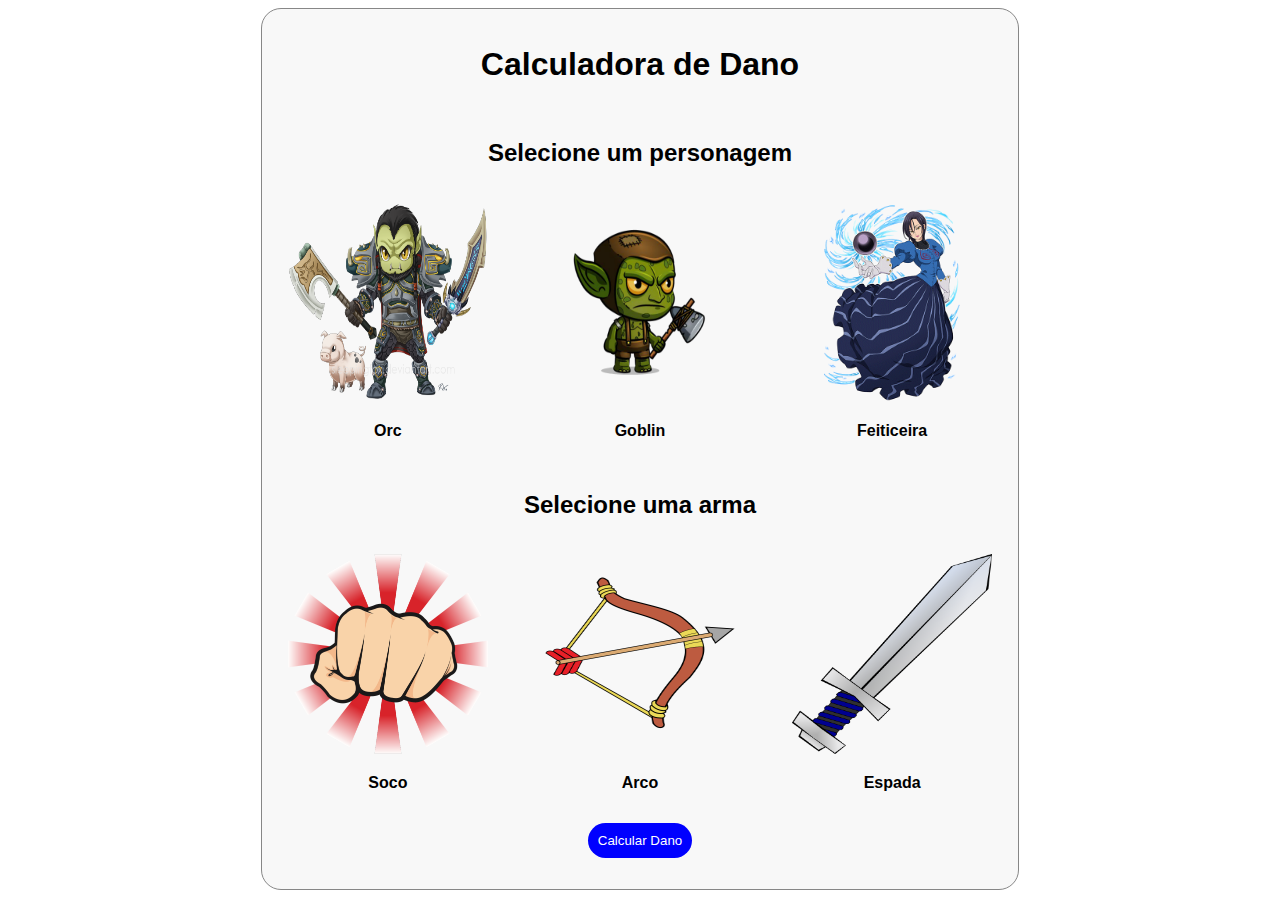
==== index.html @ 256ad711 "versao do professor" ====
<!DOCTYPE html>
<html>
    <head>
        <title>Calculadora de Dano - RPG</title>
        <link rel="stylesheet" type="text/css" href="style.css" />
    </head>
    <body>
        <div class="calculadora-dano">
            <div class="linha-container">
                <h1 class="titulo pula-linha">Calculadora de Dano</h1>
            </div>

            <div class="linha-container">
                <h2>Selecione um personagem</h2>
            </div>

            <div class="elementos-container">
                <div class="elemento personagem" id="orc">
                    <img src="img/orc.png" alt="Orc" width="200" height="200" />
                    <p>Orc</p>
                </div>
                <div class="elemento personagem" id="globin">
                    <img
                        src="img/globin.png"
                        alt="Globin"
                        width="200"
                        height="200"
                    />
                    <p>Goblin</p>
                </div>
                <div class="elemento personagem" id="feiticeira">
                    <img
                        src="img/feiticeira.png"
                        alt="Feiticeira"
                        width="200"
                        height="200"
                    />
                    <p>Feiticeira</p>
                </div>
            </div>

            <div class="linha-container">
                <h2>Selecione uma arma</h2>
            </div>

            <div class="elementos-container">
                <div class="elemento arma" id="soco">
                    <img
                        src="img/soco.png"
                        alt="Soco"
                        width="200"
                        height="200"
                    />
                    <p>Soco</p>
                </div>
                <div class="elemento arma" id="arco">
                    <img
                        src="img/arco.png"
                        alt="Arco"
                        width="200"
                        height="200"
                    />
                    <p>Arco</p>
                </div>
                <div class="elemento arma" id="espada">
                    <img
                        src="img/espada.png"
                        alt="Espada"
                        width="200"
                        height="200"
                    />
                    <p>Espada</p>
                </div>
            </div>

            <div class="linha-container">
                <button id="calcular" type="button">Calcular Dano</button>
            </div>

            <div class="linha-container">
                <span id="dano"></span>
            </div>
        </div>
    </body>
</html>
---- style.css ----
body {
	font-family: 'Verdana', sans-serif;
}

.calculadora-dano {
    margin-left: 20%;
    margin-right: 20%;
    border: 1px solid #878787;
    border-radius: 20px;
    background-color: #F8F8F8;
}

.linha-container {
    display: flex;
    flex-flow: row;
    flex-wrap: wrap;
    justify-content: center;
    margin-top: 2%;
    margin-bottom: 2%;
}

.elementos-container {
    display: flex;
    flex-direction: row;
    flex-wrap: wrap;
    justify-content: space-around;
}

.elemento {
    cursor: pointer;
}

.elemento p {
    text-align: center;
    font-weight: bold;
}

button {
    background-color: blue;
    border: none;
    border-radius: 20px;
    color: white;
    padding: 10px;
    cursor: pointer;
    text-align: center;
}

.selecionado {
    border: 2px solid blue;
    border-radius: 20px;
    padding: 10px;
}

#dano {
    font-size: medium;
    font-weight: bold;
}
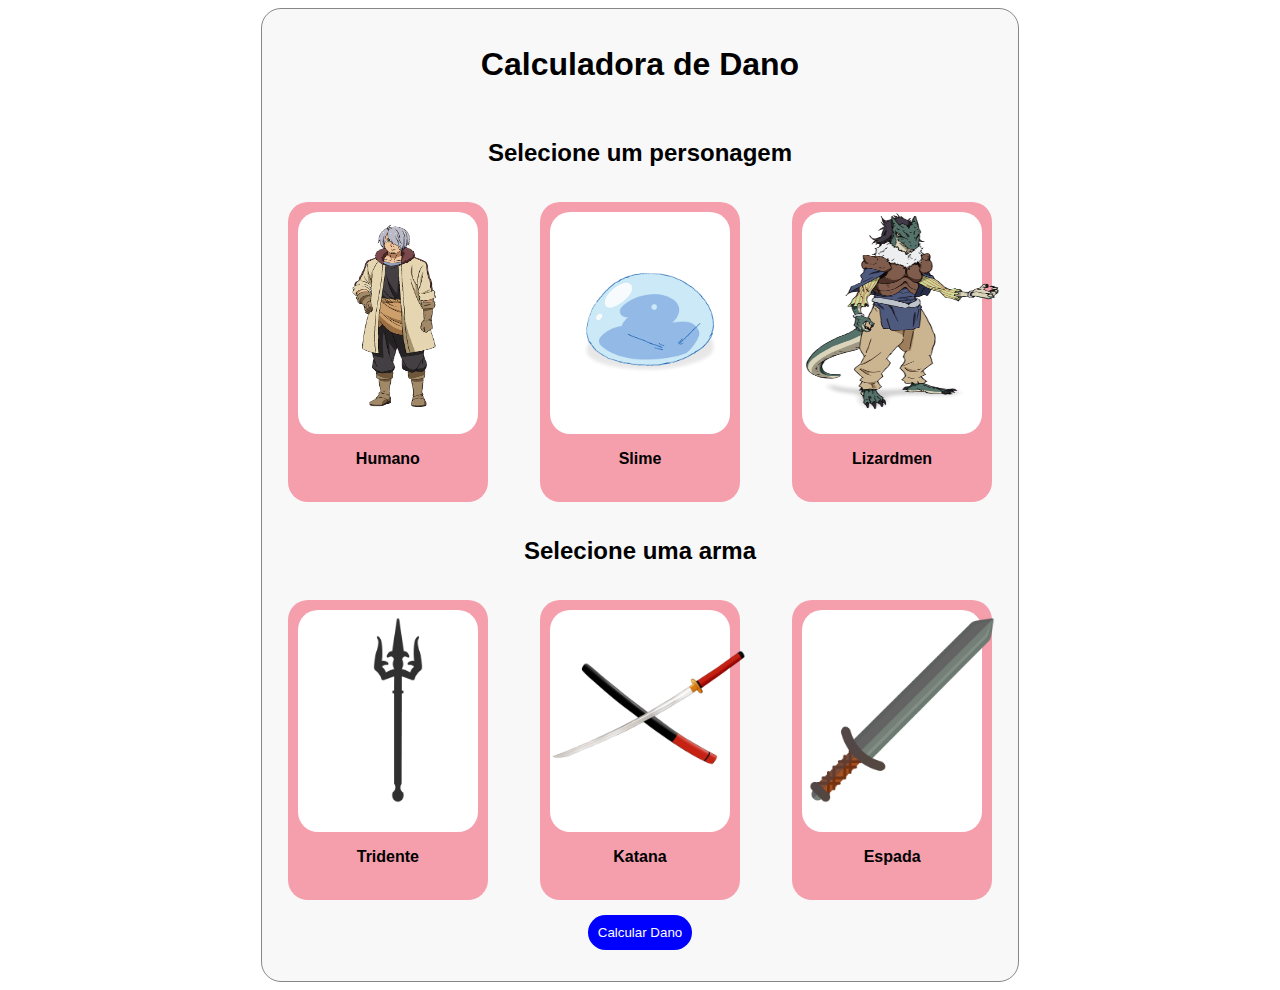
==== commit 286f5fe5: "estilizaçoes adicionadas" ====
--- a/index.html
+++ b/index.html
@@ -1,85 +1,92 @@
 <!DOCTYPE html>
 <html>
-    <head>
-        <title>Calculadora de Dano - RPG</title>
-        <link rel="stylesheet" type="text/css" href="style.css" />
-    </head>
-    <body>
-        <div class="calculadora-dano">
-            <div class="linha-container">
-                <h1 class="titulo pula-linha">Calculadora de Dano</h1>
+  <head>
+    <title>Calculadora de Dano - RPG</title>
+    <link rel="stylesheet" type="text/css" href="style.css" />
+  </head>
+  <body>
+    <div class="calculadora-dano">
+      <div class="linha-container">
+        <h1 class="titulo pula-linha">Calculadora de Dano</h1>
+      </div>
+
+      <div class="linha-container">
+        <h2>Selecione um personagem</h2>
+      </div>
+
+      <div class="elementos-container">
+        <div class="elemento item" id="humano">
+          <div class="box">
+            <img src="img/youmAnime.png" alt="humano" width="200px" height="200" />
+          </div>
+          <p>Humano</p>
+        </div>
+
+        <div class="elemento item" id="slime">
+          <div class="box">
+            <img
+              src="img/Rimuru_Slime_Anime.png"
+              alt="Slime"
+              width="200"
+              height="200"
+            />
+          </div>
+          <p>Slime</p>
+        </div>
+
+        <div class="elemento item" id="lizardmen">
+          <div class="box">
+            <img
+              src="img/gabiruLizardman.png"
+              alt="Lizardmen"
+              width="200 px"
+              height="200 px"
+            />
+          </div>
+          <p>Lizardmen</p>
+        </div>
+      </div>
+
+      <div class="linha-container">
+        <h2>Selecione uma arma</h2>
+      </div>
+
+      <div class="elementos-container">
+
+        <div class="elemento item">
+
+          <div class="elemento arma box" id="tridente">
+            <img src="img/tridente.png" alt="Tridente" width="200" height="200" />
+          </div>
+
+          <p>Tridente</p>
+
+        </div>
+
+        <div class="elemento item">
+        
+            <div class="elemento arma box" id="katana">
+                <img src="img/katana.png" alt="Katana" width="200" height="200" />
             </div>
+            <p>Katana</p>
 
-            <div class="linha-container">
-                <h2>Selecione um personagem</h2>
+        </div>
+
+        <div class="elemento item">
+            <div class="elemento arma box" id="espada">
+                <img src="img/espada.png" alt="Espada" width="200" height="200" />
             </div>
+            <p>Espada</p>
+        </div>
+    </div>
 
-            <div class="elementos-container">
-                <div class="elemento personagem" id="orc">
-                    <img src="img/orc.png" alt="Orc" width="200" height="200" />
-                    <p>Orc</p>
-                </div>
-                <div class="elemento personagem" id="globin">
-                    <img
-                        src="img/globin.png"
-                        alt="Globin"
-                        width="200"
-                        height="200"
-                    />
-                    <p>Goblin</p>
-                </div>
-                <div class="elemento personagem" id="feiticeira">
-                    <img
-                        src="img/feiticeira.png"
-                        alt="Feiticeira"
-                        width="200"
-                        height="200"
-                    />
-                    <p>Feiticeira</p>
-                </div>
-            </div>
+      <div class="linha-container">
+        <button id="calcular" type="button">Calcular Dano</button>
+      </div>
 
-            <div class="linha-container">
-                <h2>Selecione uma arma</h2>
-            </div>
-
-            <div class="elementos-container">
-                <div class="elemento arma" id="soco">
-                    <img
-                        src="img/soco.png"
-                        alt="Soco"
-                        width="200"
-                        height="200"
-                    />
-                    <p>Soco</p>
-                </div>
-                <div class="elemento arma" id="arco">
-                    <img
-                        src="img/arco.png"
-                        alt="Arco"
-                        width="200"
-                        height="200"
-                    />
-                    <p>Arco</p>
-                </div>
-                <div class="elemento arma" id="espada">
-                    <img
-                        src="img/espada.png"
-                        alt="Espada"
-                        width="200"
-                        height="200"
-                    />
-                    <p>Espada</p>
-                </div>
-            </div>
-
-            <div class="linha-container">
-                <button id="calcular" type="button">Calcular Dano</button>
-            </div>
-
-            <div class="linha-container">
-                <span id="dano"></span>
-            </div>
-        </div>
-    </body>
+      <div class="linha-container">
+        <span id="dano"></span>
+      </div>
+    </div>
+  </body>
 </html>
--- a/style.css
+++ b/style.css
@@ -55,3 +55,29 @@
     font-size: medium;
     font-weight: bold;
 }
+
+.item {
+    background-color:rgb(245, 158, 172);
+    width: 200px;
+    height: 300px;
+    border-radius: 20px;
+    display: flex;
+    flex-direction: row;
+    flex-wrap: wrap;
+    justify-content: space-around;
+
+
+}
+
+.item:hover {
+    background-color: red;
+}
+.box {
+    border-radius: 20px;
+    width: 180px;
+    justify-content: center;
+    background-color:white;
+    margin-top: 10px;
+}
+
+
